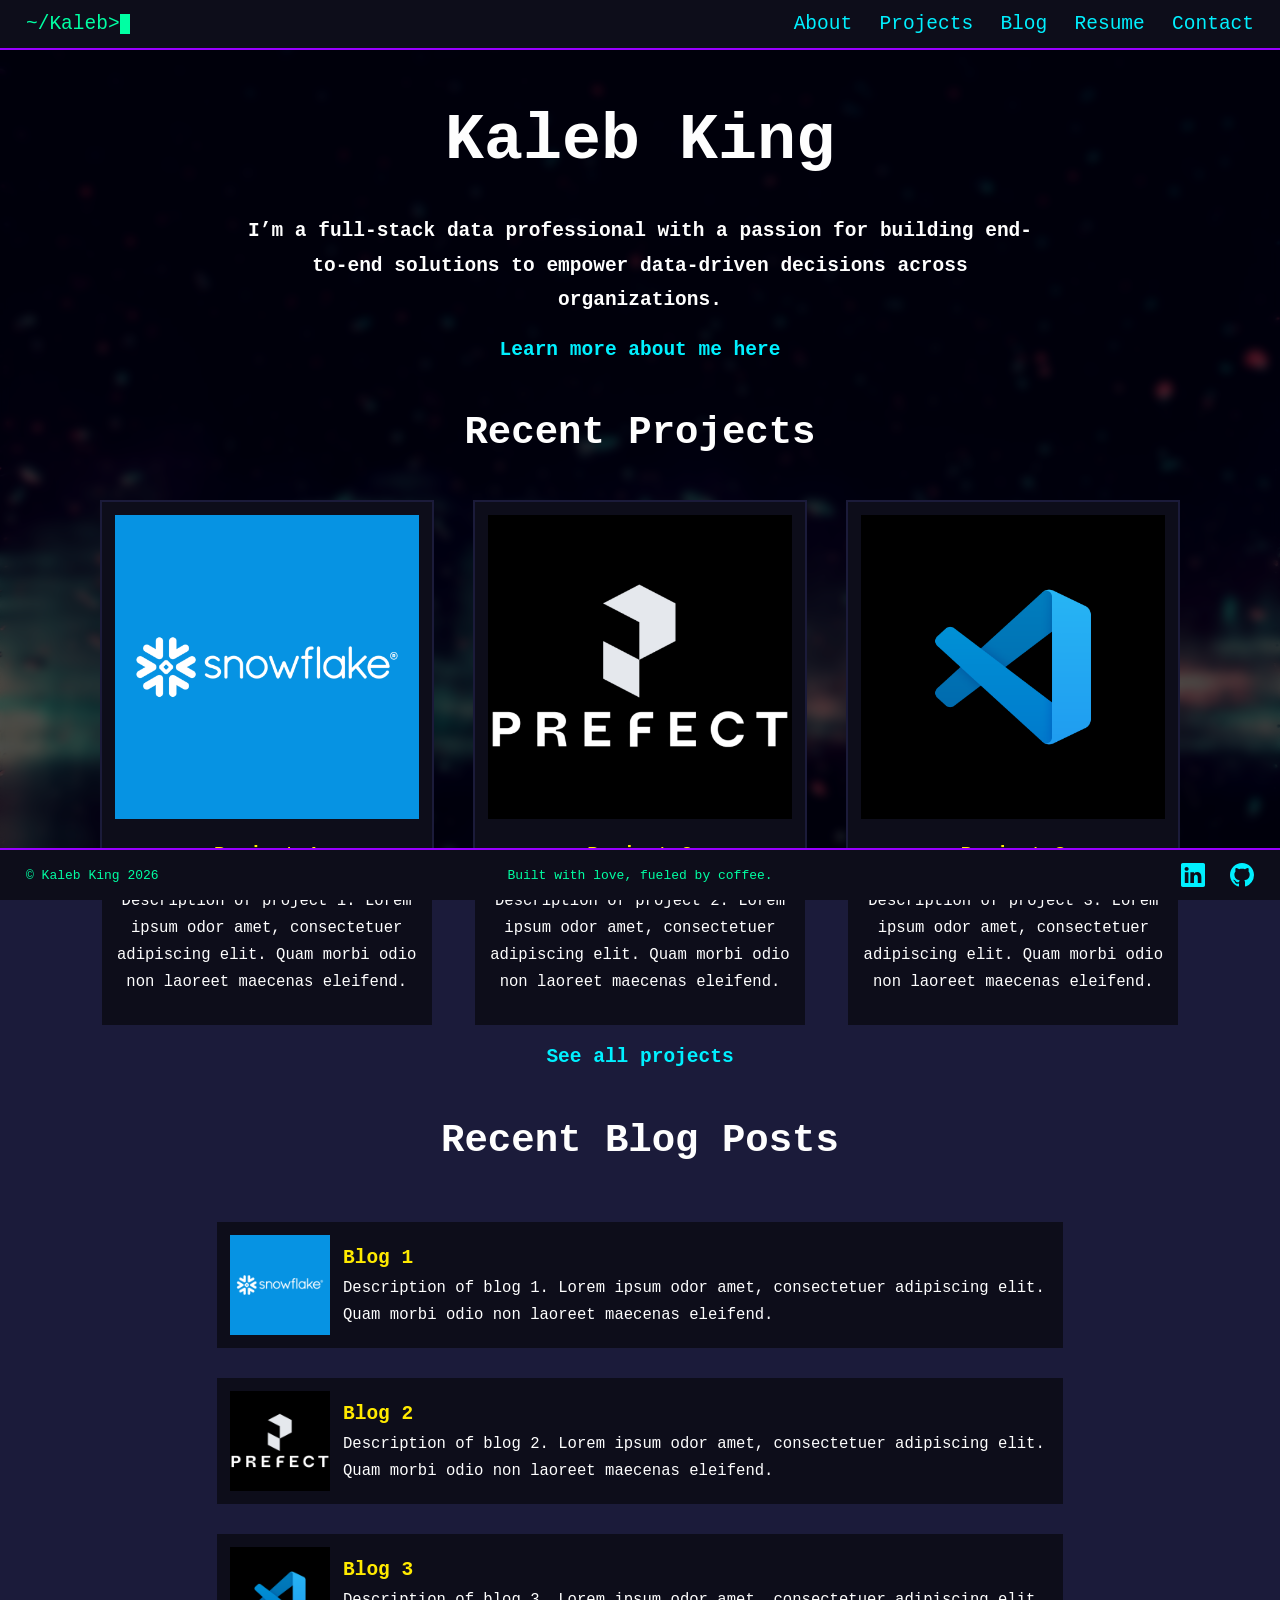
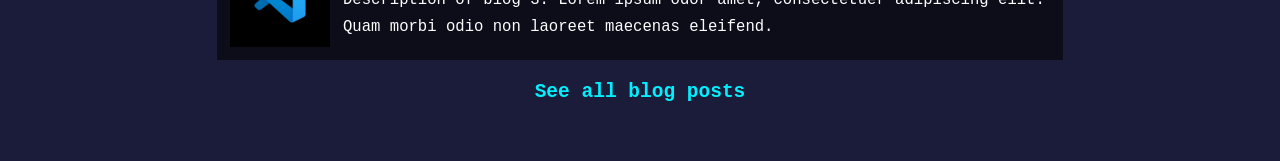
==== index.html @ 39a25a66 "Restructure portfolio site, fix links/paths, add missing pages - Reorganize into index.html + pages/" ====
<!DOCTYPE html>
<html lang="en">
<head>
    <meta charset="UTF-8">
    <meta name="viewport" content="width=device-width, initial-scale=1.0">
    <title>Kaleb King's Portfolio</title>
    <link rel="stylesheet" href="css/style.css">
    <link rel="icon" href="assets/images/favicon.ico" type="image/x-icon">
</head>
<body>
    <header>
        <div class="header-left">
            <a href="index.html">
                <span class="typing">~/Kaleb></span><span class="cursor"></span>
            </a>
        </div>
        <nav class="header-right">
            <a href="pages/about.html">About</a>
            <a href="pages/projects.html">Projects</a>
            <a href="pages/blog.html">Blog</a>
            <a href="pages/resume.html">Resume</a>
            <a href="pages/contact.html">Contact</a>
        </nav>
    </header>
    <main>
        <section class="introduction">
            <div class="title">Kaleb King</div>
            <h2>I’m a full-stack data professional with a passion for building end-to-end solutions to empower data-driven decisions across organizations.</h2>
            <a class="main-link" href="pages/about.html">Learn more about me here</a>
        </section>
        <section class="projects">
            <h1>Recent Projects</h1>
            <div class="projects-container">
                <div class="project-card">
                    <img src="assets/images/project1-card.png" alt="Project 1">
                    <h2>Project 1</h2>
                    <p>Description of project 1. Lorem ipsum odor amet, consectetuer adipiscing elit. Quam morbi odio non laoreet maecenas eleifend.</p>
                </div>
                <div class="project-card">
                    <img src="assets/images/project2-card.png" alt="Project 2">
                    <h2>Project 2</h2>
                    <p>Description of project 2. Lorem ipsum odor amet, consectetuer adipiscing elit. Quam morbi odio non laoreet maecenas eleifend.</p>
                </div>
                <div class="project-card">
                    <img src="assets/images/project3-card.png" alt="Project 3">
                    <h2>Project 3</h2>
                    <p>Description of project 3. Lorem ipsum odor amet, consectetuer adipiscing elit. Quam morbi odio non laoreet maecenas eleifend.</p>
                </div>
            </div>
            <a class="main-link" href="pages/projects.html">See all projects</a>
        </section>
        <section class="blog">
            <h1>Recent Blog Posts</h1>
            <div class="blog-container">
                <div class="blog-card">
                    <img src="assets/images/blog1-card.png" alt="Blog 1">
                    <div>
                        <h2>Blog 1</h2>
                        <p>Description of blog 1. Lorem ipsum odor amet, consectetuer adipiscing elit. Quam morbi odio non laoreet maecenas eleifend.</p>
                    </div>
                </div>
                <div class="blog-card">
                    <img src="assets/images/blog2-card.png" alt="Blog 2">
                    <div>
                        <h2>Blog 2</h2>
                        <p>Description of blog 2. Lorem ipsum odor amet, consectetuer adipiscing elit. Quam morbi odio non laoreet maecenas eleifend.</p>
                    </div>
                </div>
                <div class="blog-card">
                    <img src="assets/images/blog3-card.png" alt="Blog 3">
                    <div>
                        <h2>Blog 3</h2>
                        <p>Description of blog 3. Lorem ipsum odor amet, consectetuer adipiscing elit. Quam morbi odio non laoreet maecenas eleifend.</p>
                    </div>
                </div>
            </div>
            <a class="main-link" href="pages/blog.html">See all blog posts</a>
        </section>
    </main>
    <footer>
        <div class="footer-left">
            &copy; Kaleb King 2026
        </div>
        <div class="footer-center">
            Built with love, fueled by coffee.
        </div>
        <div class="footer-right">
            <a href="https://www.linkedin.com/in/kaleb-king-b09578138/" target="_blank" rel="noreferrer">
                <svg xmlns="http://www.w3.org/2000/svg" viewBox="0 0 16 16">
                    <path d="M0 1.146C0 .513.526 0 1.175 0h13.65C15.474 0 16 .513 16 1.146v13.708c0 .633-.526 1.146-1.175 1.146H1.175C.526 16 0 15.487 0 14.854zm4.943 12.248V6.169H2.542v7.225zm-1.2-8.212c.837 0 1.358-.554 1.358-1.248-.015-.709-.52-1.248-1.342-1.248S2.4 3.226 2.4 3.934c0 .694.521 1.248 1.327 1.248zm4.908 8.212V9.359c0-.216.016-.432.08-.586.173-.431.568-.878 1.232-.878.869 0 1.216.662 1.216 1.634v3.865h2.401V9.25c0-2.22-1.184-3.252-2.764-3.252-1.274 0-1.845.7-2.165 1.193v.025h-.016l.016-.025V6.169h-2.4c.03.678 0 7.225 0 7.225z"/>
                </svg>
            </a>
            <a href="https://github.com/KalebKing" target="_blank" rel="noreferrer">
                <svg xmlns="http://www.w3.org/2000/svg" viewBox="0 0 16 16">
                    <path d="M8 0C3.58 0 0 3.58 0 8c0 3.54 2.29 6.53 5.47 7.59.4.07.55-.17.55-.38 0-.19-.01-.82-.01-1.49-2.01.37-2.53-.49-2.69-.94-.09-.23-.48-.94-.82-1.13-.28-.15-.68-.52-.01-.53.63-.01 1.08.58 1.23.82.72 1.21 1.87.87 2.33.66.07-.52.28-.87.51-1.07-1.78-.2-3.64-.89-3.64-3.95 0-.87.31-1.59.82-2.15-.08-.2-.36-1.02.08-2.12 0 0 .67-.21 2.2.82.64-.18 1.32-.27 2-.27s1.36.09 2 .27c1.53-1.04 2.2-.82 2.2-.82.44 1.1.16 1.92.08 2.12.51.56.82 1.27.82 2.15 0 3.07-1.87 3.75-3.65 3.95.29.25.54.73.54 1.48 0 1.07-.01 1.93-.01 2.2 0 .21.15.46.55.38A8.01 8.01 0 0 0 16 8c0-4.42-3.58-8-8-8"/>
                </svg>
            </a>
        </div>
    </footer>
</body>
</html>
---- css/style.css ----
:root {
    --dark-bg: #1b1b3a;
    --darker-bg: #0d0d1a;
    --neon-purple: #9900ff;
    --neon-pink: #ff4fd8;
    --neon-cyan: #00f0ff;
    --neon-mint: #00ffa3;
    --neon-yellow: #ffea00;
    --white: #fff;
    --off-white: #fefefe;
}

body {
    background-color: var(--dark-bg);
    background-image: url('/assets/images/background.jpg');
    background-size: cover;
    background-repeat: no-repeat;
    background-attachment: fixed;
    color: var(--off-white);
    font-family: monospace;
    margin: 0;
    padding: 0;
    position: relative;
}

body::before {
    content: "";
    position: fixed;
    top: 0;
    bottom: 0;
    left: 0;
    right: 0;
    background: rgba(0, 0, 0, 0.7);
    backdrop-filter: blur(5px);
    z-index: -1;
}

header {
    display: flex;
    justify-content: space-between;
    align-items: center;
    padding: 1em 2em;
    background-color: var(--darker-bg);
    border-bottom: 2px solid var(--neon-purple);
    position: fixed;
    top: 0;
    width: 100%;
    z-index: 1000;
    box-sizing: border-box;
}

.header-left {
    font-size: 1.5em;
    color: var(--neon-mint);
    display: flex;
    align-items: center;
    /* cursor: pointer; */
}

.header-left a {
    text-decoration: none;
    color: inherit;
}

.header-left .typing {
    display: inline-block;
    vertical-align: middle;
}

.header-left .cursor {
    display: inline-block;
    width: 10px;
    height: 1em;
    background-color: var(--neon-mint);
    animation: blink 1s step-end infinite;
    vertical-align: middle;
}

.header-right a, .main-link {
    color: var(--neon-cyan);
}

.header-right a {
    text-decoration: none;
    margin-left: 1em;
    font-size: 1.5em;
}

.main-link {
    text-decoration: none;
    font-size: 1.5em;
    font-weight: bold;
    margin: 1em;
}

.main-link-2 {
    text-decoration: none;
    color: var(--neon-cyan);
}

.header-right a:hover, .main-link:hover, .main-link-2:hover {
    color: var(--neon-pink);
}

main {
    padding: 4em 2em;
    text-align: center;
    line-height: 1.75;
}

.title {
    font-size: 5em;
    font-weight: bold;
    margin: 0.5em 0 0;
}

h1 {
    color: var(--off-white);
    font-size: 3em;
}

p {
    color: var(--off-white);
    font-size: 1.2em;
}

.keyword {
    color: var(--neon-yellow);
}

.introduction {
    max-width: 800px;
    margin: auto;
    font-size: 1em;
}

.projects{
    max-width: 1120px;
    margin: auto;
    font-size: 1em;
}

.projects-container, .blog-container {
    display: flex;
    justify-content: space-between;
}

.projects-container {
    margin: 1em 0;
}

.blog {
    max-width: 850px;
    margin: auto;
    font-size: 1em;
}

.blog-container {
    display: flex;
    flex-direction: column;
    align-items: center;
}

.project-card, .blog-card {
    background-color: var(--darker-bg);
    border: 2px solid var(--dark-bg);
    padding: 1em;
    margin: 1em;
    line-height: 1.75;
    flex: 1;
    margin: 0 1.5em;
    text-align: center;
}

.blog-card {
    display: flex;
    flex-direction: row;
    align-items: center;
    text-align: left;
    margin: 1em 0;
}

.project-card:hover, .blog-card:hover {
    border-color: var(--neon-purple);
    animation: pulse 1.5s infinite;
    transform: scale(1.05);
}

.project-card img, .blog-card img {
    width: 100%;
    height: auto;
}

.blog-card img {
    width: auto;
    height: auto;
    max-height: 100px;
    margin-right: 1em;
}

.project-card h2, .blog-card h2 {
    color: var(--neon-yellow);
    margin: 0.5em 0;
}

.blog-card h2, .blog-card p {
    margin: 0;
}

.blog-card div {
    display: flex;
    flex-direction: column;
}

.project-card p, .blog-card p {
    color: var(--off-white);
}

.resume {
    max-width: 800px;
    margin: auto;
    text-align: left;
    font-size: 1em;
}

.resume h1 {
    border-bottom: 2px solid var(--neon-purple);
    padding-bottom: 0.2em;
    margin-top: 1.5em;
}

.resume-entry {
    margin-bottom: 1.5em;
}

.resume-role {
    color: var(--neon-yellow);
    font-weight: bold;
    font-size: 1.2em;
}

.resume-meta {
    color: var(--neon-mint);
    margin-bottom: 0.5em;
}

.contact-form {
    display: grid;
    grid-template-columns: 1fr 1fr;
    gap: 10px;
    max-width: 822px;
    margin: auto auto 3em;
    padding: 1em;
    line-height: 1.75;
    text-align: center;
}

.contact-form label {
    grid-column: span 1;
    color: var(--neon-yellow);
    font-size: 1.5em;
    font-weight: bold;
    margin-top: 20px;
}

.contact-form input,
.contact-form textarea {
    grid-column: span 1;
    width: 100%;
    padding: 8px;
    box-sizing: border-box;
    background-color: var(--darker-bg);
    border: 1px solid var(--dark-bg);
    color: var(--off-white);
    font-size: 1.5em;
    font-family: monospace
}

.contact-form .full-width {
    grid-column: span 2;
}

.contact-form h2 {
    text-align: left;
    font-weight: bold;
    color: var(--neon-yellow);
    margin: 0;
}

.contact-form input:focus,
.contact-form textarea:focus {
    border-color: var(--neon-purple);
    outline: none;
    animation: pulse 1.5s infinite;
}

.contact-form button {
    grid-column: span 2;
    padding: 10px;
    background-color: var(--neon-cyan);
    border: none;
    color: var(--dark-bg);
    font-size: 1em;
    cursor: pointer;
    transition: background-color 0.3s;
    margin-top: 10px;
    box-sizing: border-box;
    display: block;
    margin: 10px auto 0;
    width: 150px;
    font-weight: bold;
}

.contact-form button:hover {
    background-color: var(--neon-pink);
}

footer {
    display: flex;
    justify-content: space-between;
    align-items: center;
    padding: 1em 2em;
    background-color: var(--darker-bg);
    border-top: 2px solid var(--neon-purple);
    position: fixed;
    bottom: 0;
    width: 100%;
    z-index: 1000;
    box-sizing: border-box;
}

.footer-left, .footer-center, .footer-right {
    font-size: 1em;
    color: var(--neon-mint);
}

.footer-left, .footer-right {
    width: 25%;
}

.footer-center {
    width: 50%;
    text-align: center;
}

.footer-right {
    text-align: right;
}

.footer-right a {
    color: var(--neon-cyan);
    text-decoration: none;
    margin-left: 1em;
    font-size: 1.2em;
}

.footer-right a:hover {
    color: var(--neon-pink);
}

.footer-right a svg {
    width: 24px;
    height: 24px;
    vertical-align: middle;
    fill: var(--neon-cyan);
}

.footer-right a:hover svg {
    fill: var(--neon-pink);
}

@keyframes blink {
    from, to {
        opacity: 1;
    }
    50% {
        opacity: 0;
    }
}

@keyframes pulse {
    0%, 100% {
        box-shadow: 0 0 15px var(--neon-purple);
    }
    50% {
        box-shadow: 0 0 30px var(--neon-purple);
    }
}

@media (max-width: 900px) {
    header, footer {
        flex-direction: column;
        align-items: center;
        padding: 6px 0;
    }

    header {
        position: static;
    }

    .header-left, .header-right, .footer-left, .footer-right {
        margin: 6px 0;
        text-align: center;
    }

    .header-right {
        font-size: 0.85em;
    }

    .introduction, .projects, .blog, .contact-form {
        max-width: 100%;
    }

    .projects-container, .blog-container {
        flex-direction: column;
    }

    .project-card, .blog-card {
        margin: 0em 0 2em;
    }

    .footer-left, .footer-right {
        width: 100%;
    }

    .footer-right {
        order: -1;
    }

    main {
        padding-top: 0em;
    }

    .footer-center {
        display: none;
    }

    .blog-card img {
        display: none;
    }
}

@media (max-width: 900px) and (max-height: 500px) {
    footer {
        position: static;
    }
}
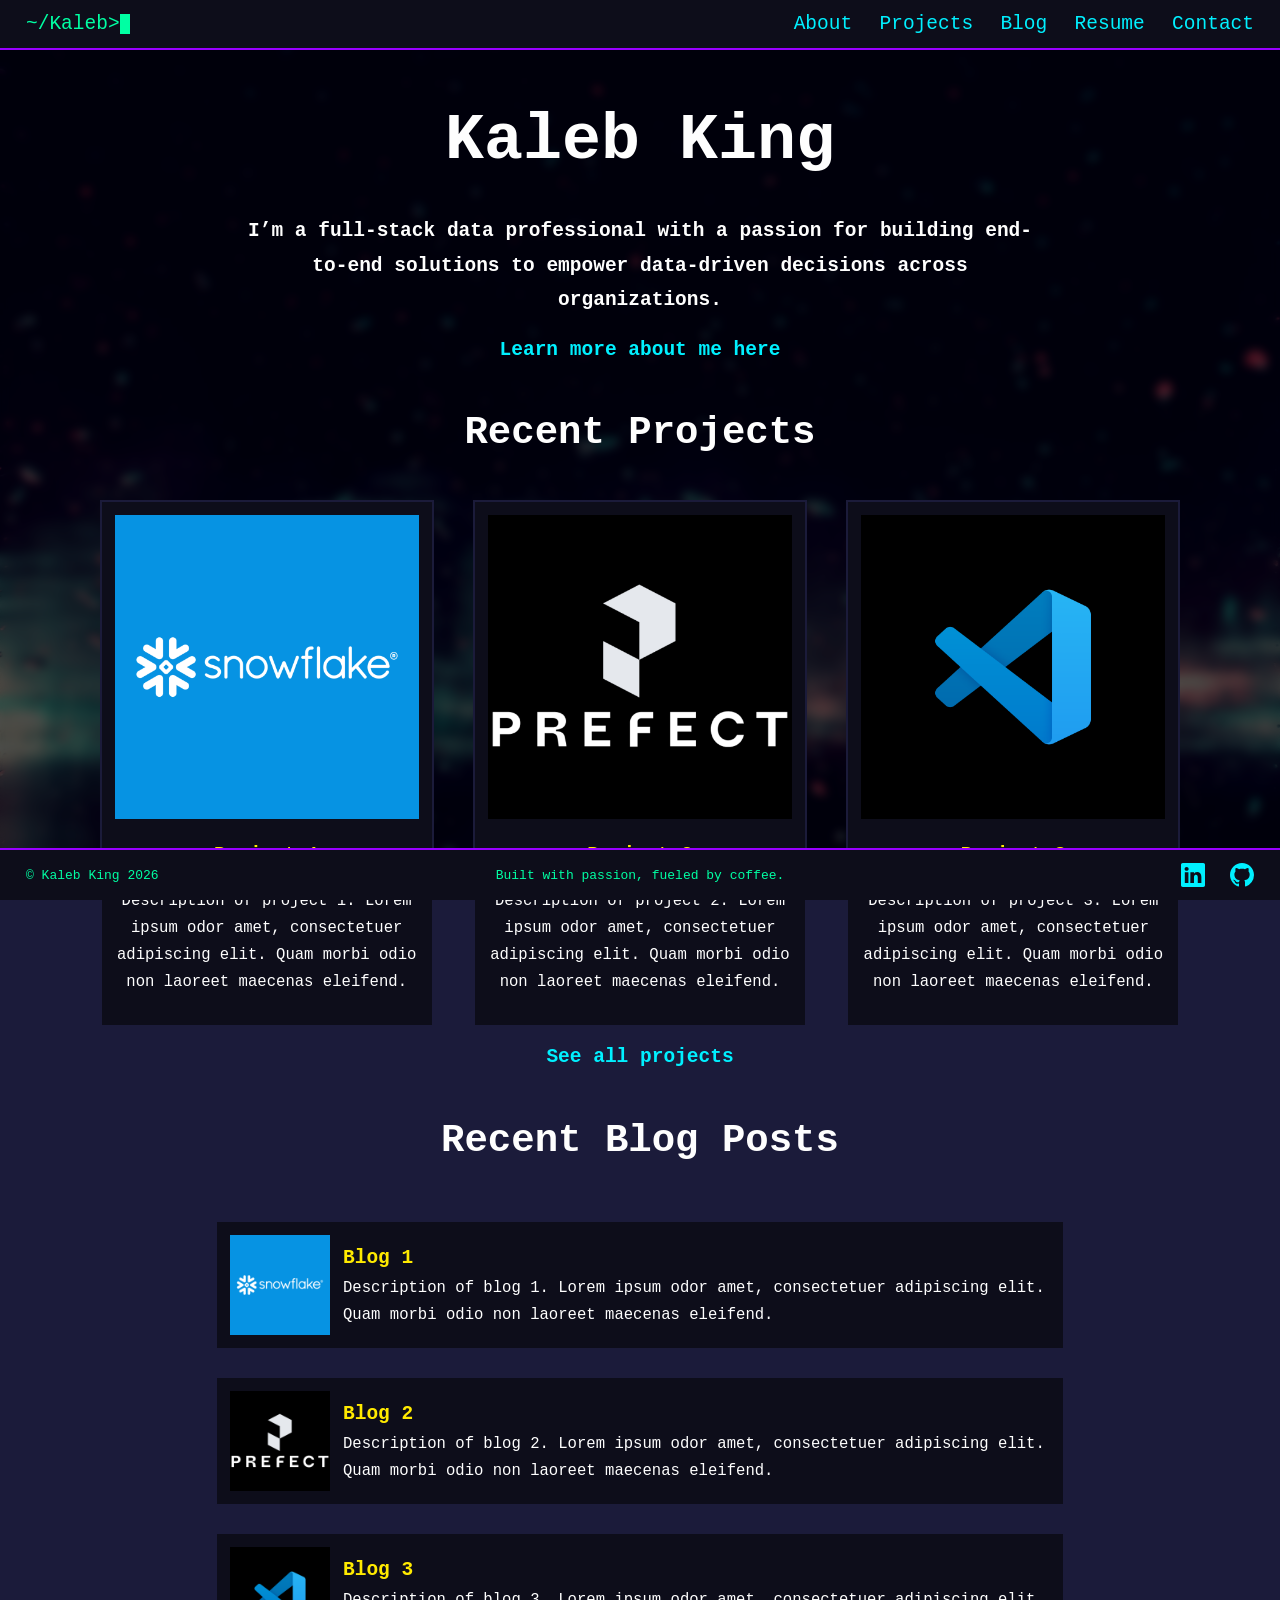
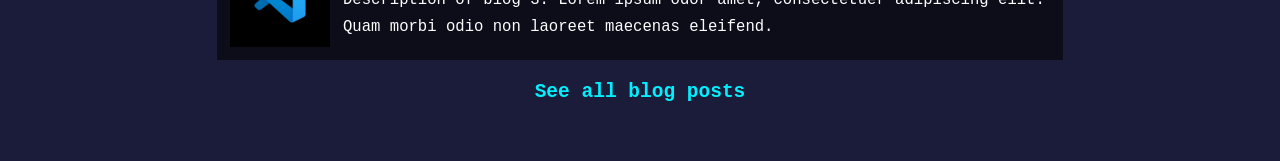
==== commit 5d4817c4: "Update footer text across multiple pages for consistency" ====
--- a/index.html
+++ b/index.html
@@ -82,7 +82,7 @@
             &copy; Kaleb King 2026
         </div>
         <div class="footer-center">
-            Built with love, fueled by coffee.
+            Built with passion, fueled by coffee.
         </div>
         <div class="footer-right">
             <a href="https://www.linkedin.com/in/kaleb-king-b09578138/" target="_blank" rel="noreferrer">
--- a/css/style.css
+++ b/css/style.css
@@ -12,7 +12,7 @@
 
 body {
     background-color: var(--dark-bg);
-    background-image: url('/assets/images/background.jpg');
+    background-image: url('../assets/images/background.jpg');
     background-size: cover;
     background-repeat: no-repeat;
     background-attachment: fixed;
